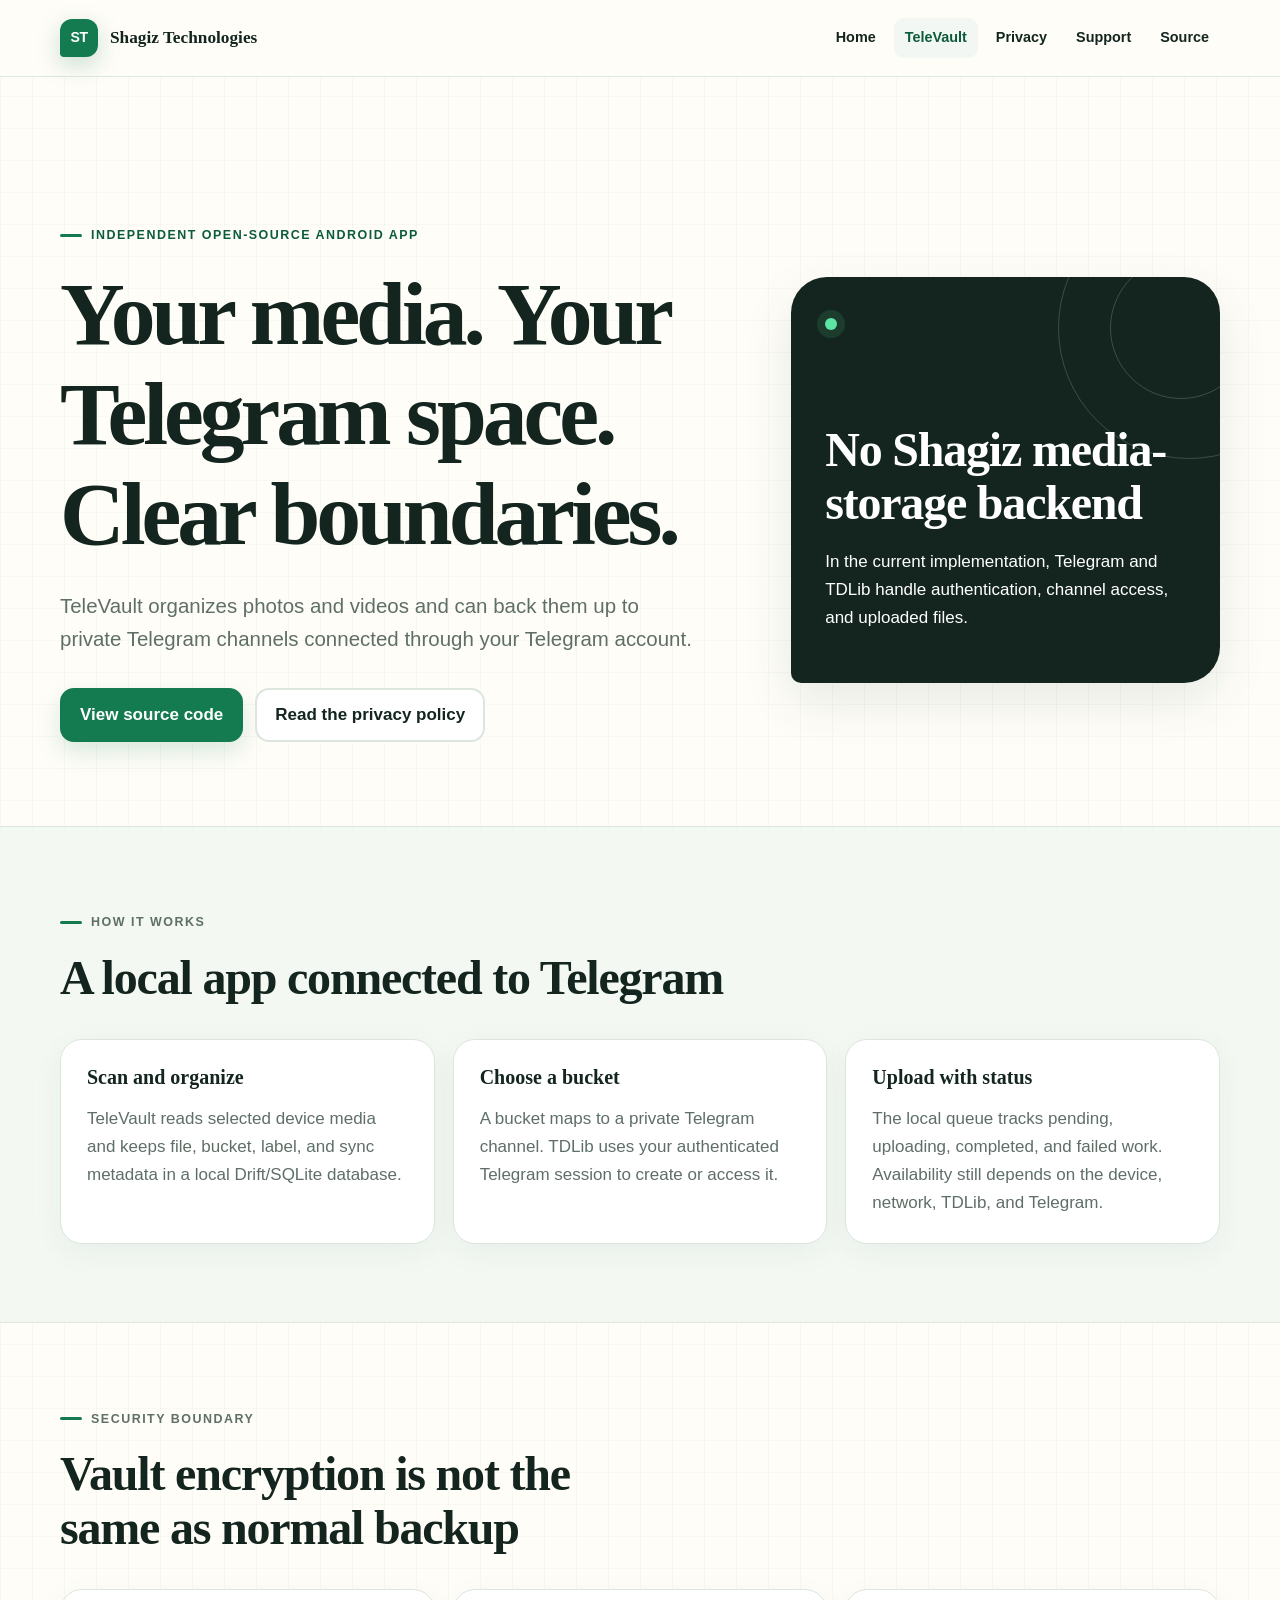
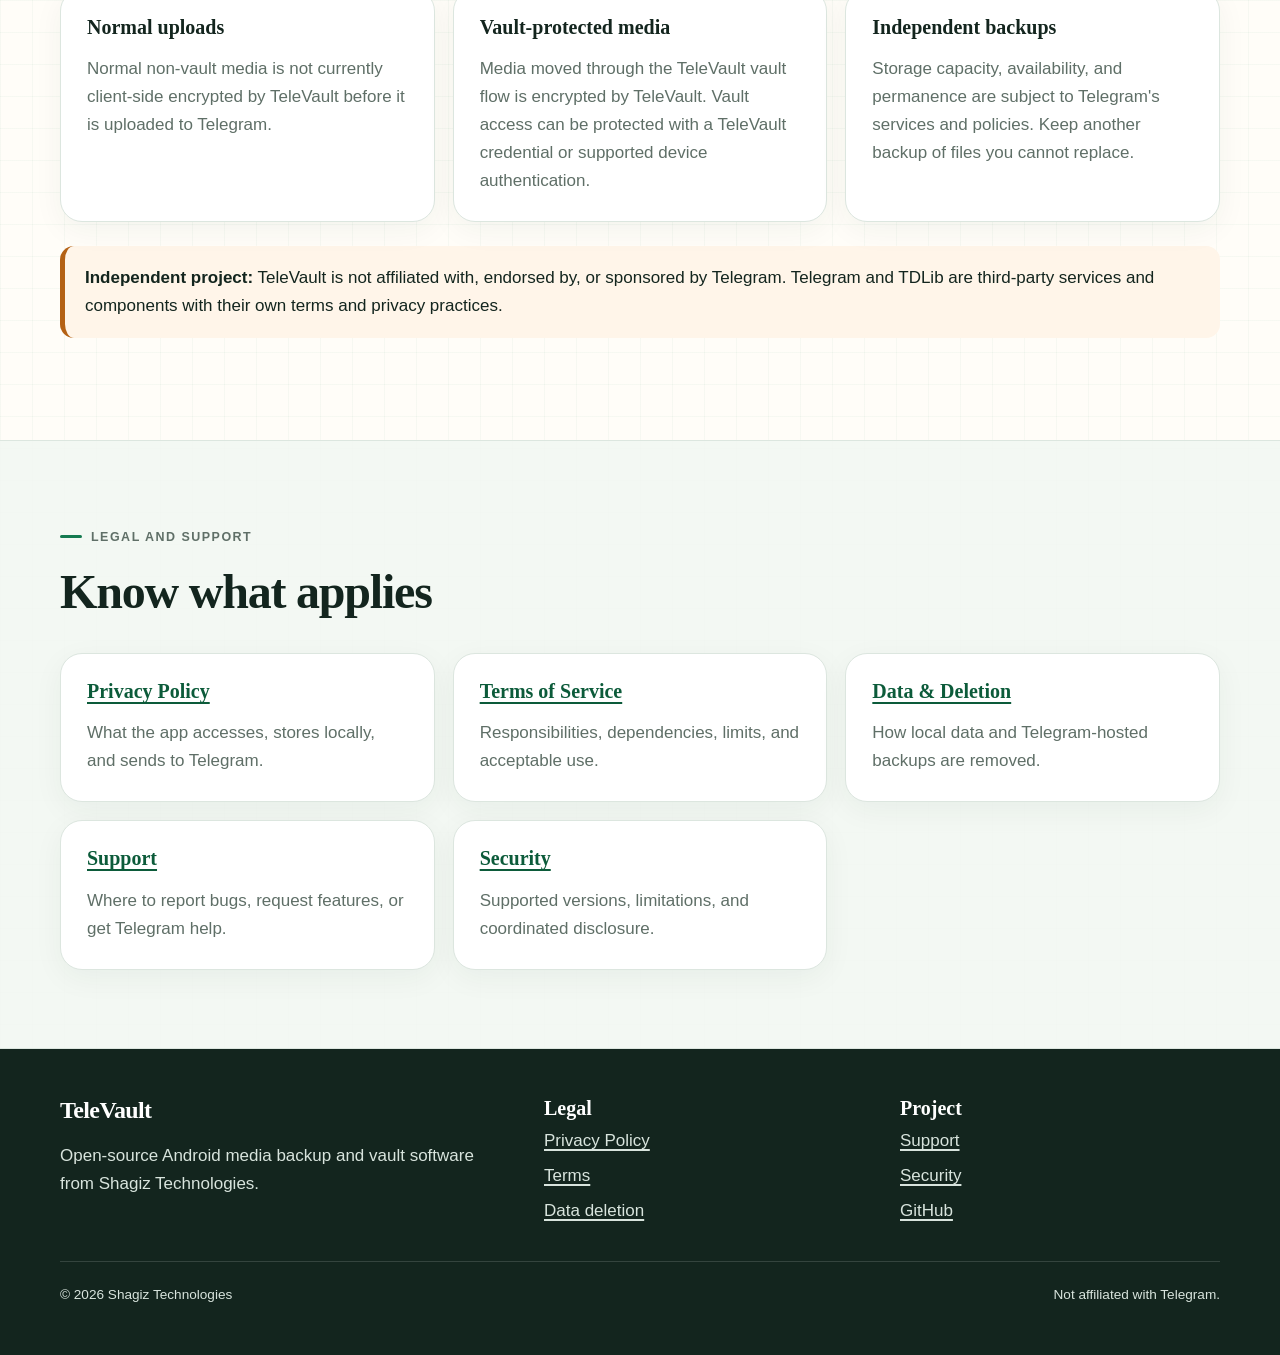
==== tele-vault/index.html @ 8af13877 "Create Shagiz Technologies website and TeleVault legal center" ====
<!doctype html>
<html lang="en">
<head>
  <meta charset="utf-8">
  <meta name="viewport" content="width=device-width, initial-scale=1">
  <meta name="description" content="TeleVault is an independent open-source Android media backup and vault application that uses private Telegram channels as storage buckets.">
  <link rel="canonical" href="https://shagiz-technologies.github.io/tele-vault/">
  <link rel="stylesheet" href="/assets/css/site.css">
  <title>TeleVault | Android media backup and vault</title>
</head>
<body>
  <a class="skip-link" href="#main">Skip to content</a>
  <header class="site-header">
    <div class="nav-shell">
      <a class="brand" href="/" aria-label="Shagiz Technologies home">
        <span class="brand-mark" aria-hidden="true">ST</span>
        <span>Shagiz Technologies</span>
      </a>
      <button class="nav-toggle" type="button" aria-expanded="false" aria-controls="site-navigation" data-nav-toggle>Menu</button>
      <nav class="site-nav" id="site-navigation" aria-label="Primary" data-navigation data-open="false">
        <a href="/">Home</a>
        <a href="/tele-vault/" aria-current="page">TeleVault</a>
        <a href="/tele-vault/privacy-policy.html">Privacy</a>
        <a href="/tele-vault/support.html">Support</a>
        <a href="https://github.com/Shagiz-Technologies/televault">Source</a>
      </nav>
    </div>
  </header>

  <main id="main">
    <section class="hero">
      <div class="shell hero-grid">
        <div>
          <p class="eyebrow">Independent open-source Android app</p>
          <h1>Your media. Your Telegram space. Clear boundaries.</h1>
          <p class="lede">TeleVault organizes photos and videos and can back them up to private Telegram channels connected through your Telegram account.</p>
          <div class="actions">
            <a class="button" href="https://github.com/Shagiz-Technologies/televault">View source code</a>
            <a class="button secondary" href="/tele-vault/privacy-policy.html">Read the privacy policy</a>
          </div>
        </div>
        <aside class="signal-card" aria-label="TeleVault storage model">
          <span class="signal-dot" aria-hidden="true"></span>
          <h2>No Shagiz media-storage backend</h2>
          <p>In the current implementation, Telegram and TDLib handle authentication, channel access, and uploaded files.</p>
        </aside>
      </div>
    </section>

    <section class="section tint">
      <div class="shell">
        <div class="section-heading">
          <p class="eyebrow">How it works</p>
          <h2>A local app connected to Telegram</h2>
        </div>
        <div class="card-grid">
          <article class="card">
            <h3>Scan and organize</h3>
            <p>TeleVault reads selected device media and keeps file, bucket, label, and sync metadata in a local Drift/SQLite database.</p>
          </article>
          <article class="card">
            <h3>Choose a bucket</h3>
            <p>A bucket maps to a private Telegram channel. TDLib uses your authenticated Telegram session to create or access it.</p>
          </article>
          <article class="card">
            <h3>Upload with status</h3>
            <p>The local queue tracks pending, uploading, completed, and failed work. Availability still depends on the device, network, TDLib, and Telegram.</p>
          </article>
        </div>
      </div>
    </section>

    <section class="section">
      <div class="shell">
        <div class="section-heading">
          <p class="eyebrow">Security boundary</p>
          <h2>Vault encryption is not the same as normal backup</h2>
        </div>
        <div class="card-grid">
          <article class="card">
            <h3>Normal uploads</h3>
            <p>Normal non-vault media is not currently client-side encrypted by TeleVault before it is uploaded to Telegram.</p>
          </article>
          <article class="card">
            <h3>Vault-protected media</h3>
            <p>Media moved through the TeleVault vault flow is encrypted by TeleVault. Vault access can be protected with a TeleVault credential or supported device authentication.</p>
          </article>
          <article class="card">
            <h3>Independent backups</h3>
            <p>Storage capacity, availability, and permanence are subject to Telegram's services and policies. Keep another backup of files you cannot replace.</p>
          </article>
        </div>
        <div class="warning">
          <strong>Independent project:</strong> TeleVault is not affiliated with, endorsed by, or sponsored by Telegram. Telegram and TDLib are third-party services and components with their own terms and privacy practices.
        </div>
      </div>
    </section>

    <section class="section tint">
      <div class="shell">
        <div class="section-heading">
          <p class="eyebrow">Legal and support</p>
          <h2>Know what applies</h2>
        </div>
        <div class="card-grid">
          <article class="card"><h3><a href="/tele-vault/privacy-policy.html">Privacy Policy</a></h3><p>What the app accesses, stores locally, and sends to Telegram.</p></article>
          <article class="card"><h3><a href="/tele-vault/terms-of-service.html">Terms of Service</a></h3><p>Responsibilities, dependencies, limits, and acceptable use.</p></article>
          <article class="card"><h3><a href="/tele-vault/data-deletion.html">Data &amp; Deletion</a></h3><p>How local data and Telegram-hosted backups are removed.</p></article>
          <article class="card"><h3><a href="/tele-vault/support.html">Support</a></h3><p>Where to report bugs, request features, or get Telegram help.</p></article>
          <article class="card"><h3><a href="/tele-vault/security.html">Security</a></h3><p>Supported versions, limitations, and coordinated disclosure.</p></article>
        </div>
      </div>
    </section>
  </main>

  <footer class="site-footer">
    <div class="shell">
      <div class="footer-grid">
        <div><h2>TeleVault</h2><p>Open-source Android media backup and vault software from Shagiz Technologies.</p></div>
        <div><h3>Legal</h3><ul class="footer-links"><li><a href="/tele-vault/privacy-policy.html">Privacy Policy</a></li><li><a href="/tele-vault/terms-of-service.html">Terms</a></li><li><a href="/tele-vault/data-deletion.html">Data deletion</a></li></ul></div>
        <div><h3>Project</h3><ul class="footer-links"><li><a href="/tele-vault/support.html">Support</a></li><li><a href="/tele-vault/security.html">Security</a></li><li><a href="https://github.com/Shagiz-Technologies/televault">GitHub</a></li></ul></div>
      </div>
      <div class="footer-bottom"><span>&copy; <span data-current-year>2026</span> Shagiz Technologies</span><span>Not affiliated with Telegram.</span></div>
    </div>
  </footer>
  <script src="/assets/js/site.js" defer></script>
</body>
</html>
---- assets/css/site.css ----
:root {
  --ink: #13251e;
  --muted: #5f6f67;
  --line: #dce6df;
  --paper: #fffdf8;
  --surface: #ffffff;
  --surface-alt: #f2f7f3;
  --green: #147a50;
  --green-dark: #0c5b3a;
  --blue: #1676b8;
  --amber: #b46114;
  --danger: #a33131;
  --shadow: 0 18px 50px rgba(24, 66, 47, 0.1);
  --radius: 22px;
  --content: 1160px;
}

* {
  box-sizing: border-box;
}

html {
  scroll-behavior: smooth;
}

body {
  margin: 0;
  min-width: 280px;
  color: var(--ink);
  background:
    linear-gradient(rgba(20, 122, 80, 0.035) 1px, transparent 1px),
    linear-gradient(90deg, rgba(20, 122, 80, 0.035) 1px, transparent 1px),
    var(--paper);
  background-size: 32px 32px;
  font-family: "Trebuchet MS", "Segoe UI", sans-serif;
  font-size: 17px;
  line-height: 1.65;
}

a {
  color: var(--green-dark);
  text-decoration-thickness: 0.09em;
  text-underline-offset: 0.18em;
}

a:hover {
  color: var(--blue);
}

a:focus-visible,
button:focus-visible {
  outline: 3px solid var(--blue);
  outline-offset: 4px;
  border-radius: 4px;
}

img,
svg {
  max-width: 100%;
}

.skip-link {
  position: fixed;
  z-index: 100;
  top: 10px;
  left: 10px;
  padding: 10px 14px;
  color: #fff;
  background: var(--ink);
  border-radius: 8px;
  transform: translateY(-160%);
}

.skip-link:focus {
  transform: translateY(0);
}

.site-header {
  position: sticky;
  z-index: 20;
  top: 0;
  border-bottom: 1px solid rgba(220, 230, 223, 0.9);
  background: rgba(255, 253, 248, 0.94);
  backdrop-filter: blur(14px);
}

.nav-shell {
  width: min(calc(100% - 32px), var(--content));
  min-height: 76px;
  margin: 0 auto;
  display: flex;
  align-items: center;
  justify-content: space-between;
  gap: 24px;
}

.brand {
  display: inline-flex;
  align-items: center;
  gap: 12px;
  color: var(--ink);
  font-family: Georgia, "Times New Roman", serif;
  font-size: 1.08rem;
  font-weight: 700;
  text-decoration: none;
}

.brand-mark {
  width: 38px;
  height: 38px;
  display: grid;
  place-items: center;
  color: #fff;
  background: var(--green);
  border-radius: 12px 12px 12px 4px;
  box-shadow: 0 8px 24px rgba(20, 122, 80, 0.24);
  font-family: "Trebuchet MS", sans-serif;
  font-size: 0.88rem;
  letter-spacing: -0.04em;
}

.nav-toggle {
  display: none;
  min-width: 44px;
  min-height: 44px;
  color: var(--ink);
  background: var(--surface);
  border: 1px solid var(--line);
  border-radius: 12px;
  font: inherit;
  cursor: pointer;
}

.site-nav {
  display: flex;
  align-items: center;
  gap: 7px;
}

.site-nav a {
  padding: 8px 11px;
  color: var(--ink);
  border-radius: 10px;
  font-size: 0.9rem;
  font-weight: 700;
  text-decoration: none;
}

.site-nav a:hover,
.site-nav a[aria-current="page"] {
  color: var(--green-dark);
  background: var(--surface-alt);
}

main {
  min-height: 65vh;
}

.shell {
  width: min(calc(100% - 32px), var(--content));
  margin-inline: auto;
}

.hero {
  padding: clamp(72px, 11vw, 144px) 0 84px;
}

.hero-grid {
  display: grid;
  grid-template-columns: minmax(0, 1.2fr) minmax(280px, 0.8fr);
  gap: clamp(32px, 7vw, 88px);
  align-items: center;
}

.eyebrow {
  display: inline-flex;
  align-items: center;
  gap: 9px;
  margin: 0 0 18px;
  color: var(--green-dark);
  font-size: 0.78rem;
  font-weight: 800;
  letter-spacing: 0.12em;
  text-transform: uppercase;
}

.eyebrow::before {
  width: 22px;
  height: 3px;
  content: "";
  background: var(--green);
  border-radius: 99px;
}

h1,
h2,
h3 {
  color: var(--ink);
  font-family: Georgia, "Times New Roman", serif;
  line-height: 1.12;
  text-wrap: balance;
}

h1 {
  max-width: 900px;
  margin: 0;
  font-size: clamp(2.45rem, 7vw, 5.6rem);
  letter-spacing: -0.045em;
}

h2 {
  margin: 0 0 18px;
  font-size: clamp(1.8rem, 4vw, 3rem);
  letter-spacing: -0.025em;
}

h3 {
  margin: 0 0 8px;
  font-size: 1.25rem;
}

.lede {
  max-width: 740px;
  margin: 24px 0 0;
  color: var(--muted);
  font-size: clamp(1.05rem, 2vw, 1.28rem);
}

.actions {
  display: flex;
  flex-wrap: wrap;
  gap: 12px;
  margin-top: 32px;
}

.button {
  min-height: 48px;
  padding: 11px 18px;
  display: inline-flex;
  align-items: center;
  justify-content: center;
  gap: 8px;
  color: #fff;
  background: var(--green);
  border: 2px solid var(--green);
  border-radius: 14px;
  font-weight: 800;
  text-decoration: none;
  box-shadow: 0 10px 24px rgba(20, 122, 80, 0.16);
}

.button:hover {
  color: #fff;
  background: var(--green-dark);
  border-color: var(--green-dark);
}

.button.secondary {
  color: var(--ink);
  background: var(--surface);
  border-color: var(--line);
  box-shadow: none;
}

.button.secondary:hover {
  color: var(--green-dark);
  border-color: var(--green);
}

.signal-card {
  position: relative;
  min-height: 340px;
  padding: 34px;
  overflow: hidden;
  color: #fff;
  background: var(--ink);
  border-radius: 36px 36px 36px 10px;
  box-shadow: var(--shadow);
}

.signal-card::before,
.signal-card::after {
  position: absolute;
  content: "";
  border: 1px solid rgba(255, 255, 255, 0.18);
  border-radius: 50%;
}

.signal-card::before {
  width: 260px;
  height: 260px;
  right: -100px;
  top: -80px;
}

.signal-card::after {
  width: 140px;
  height: 140px;
  right: -32px;
  top: -20px;
}

.signal-card h2,
.signal-card p {
  position: relative;
  z-index: 1;
  color: inherit;
}

.signal-card h2 {
  margin-top: 84px;
}

.signal-dot {
  width: 12px;
  height: 12px;
  display: inline-block;
  background: #5ce6a4;
  border-radius: 50%;
  box-shadow: 0 0 0 8px rgba(92, 230, 164, 0.12);
}

.section {
  padding: 78px 0;
}

.section.tint {
  background: rgba(242, 247, 243, 0.88);
  border-block: 1px solid var(--line);
}

.section-heading {
  max-width: 760px;
  margin-bottom: 34px;
}

.section-heading p {
  color: var(--muted);
}

.card-grid {
  display: grid;
  grid-template-columns: repeat(3, minmax(0, 1fr));
  gap: 18px;
}

.card {
  padding: 26px;
  background: var(--surface);
  border: 1px solid var(--line);
  border-radius: var(--radius);
  box-shadow: 0 8px 30px rgba(24, 66, 47, 0.05);
}

.card p {
  margin-bottom: 0;
  color: var(--muted);
}

.product-card {
  display: grid;
  grid-template-columns: 96px minmax(0, 1fr);
  gap: 24px;
  align-items: start;
}

.product-icon {
  width: 96px;
  height: 96px;
  display: grid;
  place-items: center;
  color: #fff;
  background: linear-gradient(145deg, var(--blue), var(--green));
  border-radius: 28px 28px 28px 8px;
  font-family: Georgia, serif;
  font-size: 2rem;
  font-weight: 700;
}

.tag-list {
  display: flex;
  flex-wrap: wrap;
  gap: 8px;
  margin: 18px 0 0;
  padding: 0;
  list-style: none;
}

.tag-list li {
  padding: 5px 10px;
  color: var(--green-dark);
  background: var(--surface-alt);
  border: 1px solid #cfe2d6;
  border-radius: 999px;
  font-size: 0.82rem;
  font-weight: 700;
}

.legal-hero {
  padding: 70px 0 42px;
  border-bottom: 1px solid var(--line);
}

.legal-hero h1 {
  max-width: 850px;
  font-size: clamp(2.25rem, 6vw, 4.5rem);
}

.legal-layout {
  display: grid;
  grid-template-columns: 230px minmax(0, 760px);
  gap: 52px;
  align-items: start;
  padding: 48px 0 88px;
}

.legal-nav {
  position: sticky;
  top: 100px;
  padding: 18px;
  background: var(--surface);
  border: 1px solid var(--line);
  border-radius: 16px;
}

.legal-nav strong {
  display: block;
  margin-bottom: 8px;
  font-size: 0.82rem;
  text-transform: uppercase;
  letter-spacing: 0.08em;
}

.legal-nav a {
  padding: 6px 0;
  display: block;
  color: var(--muted);
  font-size: 0.9rem;
}

.prose {
  min-width: 0;
}

.prose h2 {
  margin-top: 52px;
  padding-top: 6px;
  font-size: 1.75rem;
}

.prose h2:first-child {
  margin-top: 0;
}

.prose h3 {
  margin-top: 30px;
}

.prose p,
.prose li {
  color: #34473e;
}

.prose li + li {
  margin-top: 8px;
}

.notice,
.warning,
.blocker {
  margin: 24px 0;
  padding: 18px 20px;
  border-radius: 14px;
}

.notice {
  background: #eef7fd;
  border-left: 5px solid var(--blue);
}

.warning {
  background: #fff5e9;
  border-left: 5px solid var(--amber);
}

.blocker {
  color: #6d1f1f;
  background: #fff0f0;
  border: 2px solid #e7b4b4;
}

.blocker code {
  font-weight: 800;
  overflow-wrap: anywhere;
}

.fact-list {
  padding: 0;
  list-style: none;
}

.fact-list li {
  position: relative;
  padding: 12px 0 12px 30px;
  border-bottom: 1px solid var(--line);
}

.fact-list li::before {
  position: absolute;
  left: 2px;
  top: 17px;
  width: 12px;
  height: 12px;
  content: "";
  background: var(--green);
  border-radius: 50% 50% 50% 2px;
}

.site-footer {
  padding: 48px 0;
  color: #d8e4dd;
  background: var(--ink);
}

.footer-grid {
  display: grid;
  grid-template-columns: 1.4fr repeat(2, 1fr);
  gap: 36px;
}

.site-footer h2,
.site-footer h3 {
  color: #fff;
}

.site-footer h2 {
  font-size: 1.5rem;
}

.site-footer a {
  color: #d8e4dd;
}

.footer-links {
  margin: 0;
  padding: 0;
  list-style: none;
}

.footer-links li + li {
  margin-top: 7px;
}

.footer-bottom {
  margin-top: 36px;
  padding-top: 22px;
  display: flex;
  justify-content: space-between;
  gap: 20px;
  border-top: 1px solid rgba(255, 255, 255, 0.14);
  font-size: 0.85rem;
}

.muted {
  color: var(--muted);
}

.visually-hidden {
  position: absolute;
  width: 1px;
  height: 1px;
  padding: 0;
  overflow: hidden;
  clip: rect(0, 0, 0, 0);
  white-space: nowrap;
  border: 0;
}

@media (max-width: 900px) {
  .hero-grid,
  .legal-layout {
    grid-template-columns: 1fr;
  }

  .legal-nav {
    position: static;
    display: grid;
    grid-template-columns: repeat(2, minmax(0, 1fr));
    gap: 4px 18px;
  }

  .legal-nav strong {
    grid-column: 1 / -1;
  }

  .card-grid {
    grid-template-columns: 1fr 1fr;
  }

  .footer-grid {
    grid-template-columns: 1fr 1fr;
  }

  .footer-grid > :first-child {
    grid-column: 1 / -1;
  }
}

@media (max-width: 720px) {
  body {
    font-size: 16px;
  }

  .nav-toggle {
    display: inline-grid;
    place-items: center;
  }

  .site-nav {
    position: absolute;
    top: calc(100% + 1px);
    right: 16px;
    left: 16px;
    padding: 12px;
    display: none;
    align-items: stretch;
    background: var(--surface);
    border: 1px solid var(--line);
    border-radius: 16px;
    box-shadow: var(--shadow);
  }

  .site-nav[data-open="true"] {
    display: grid;
  }

  .site-nav a {
    padding: 11px 12px;
  }

  .hero {
    padding-top: 58px;
  }

  .signal-card {
    min-height: 280px;
  }

  .card-grid,
  .footer-grid,
  .product-card {
    grid-template-columns: 1fr;
  }

  .product-icon {
    width: 74px;
    height: 74px;
    border-radius: 21px 21px 21px 7px;
  }

  .legal-nav {
    grid-template-columns: 1fr;
  }

  .footer-grid > :first-child {
    grid-column: auto;
  }

  .footer-bottom {
    flex-direction: column;
  }
}

@media (prefers-reduced-motion: reduce) {
  html {
    scroll-behavior: auto;
  }

  *,
  *::before,
  *::after {
    scroll-behavior: auto !important;
    transition-duration: 0.01ms !important;
    animation-duration: 0.01ms !important;
    animation-iteration-count: 1 !important;
  }
}

@media print {
  .site-header,
  .site-footer,
  .legal-nav,
  .actions {
    display: none;
  }

  body {
    color: #000;
    background: #fff;
    font-size: 12pt;
  }

  .legal-layout {
    display: block;
  }
}
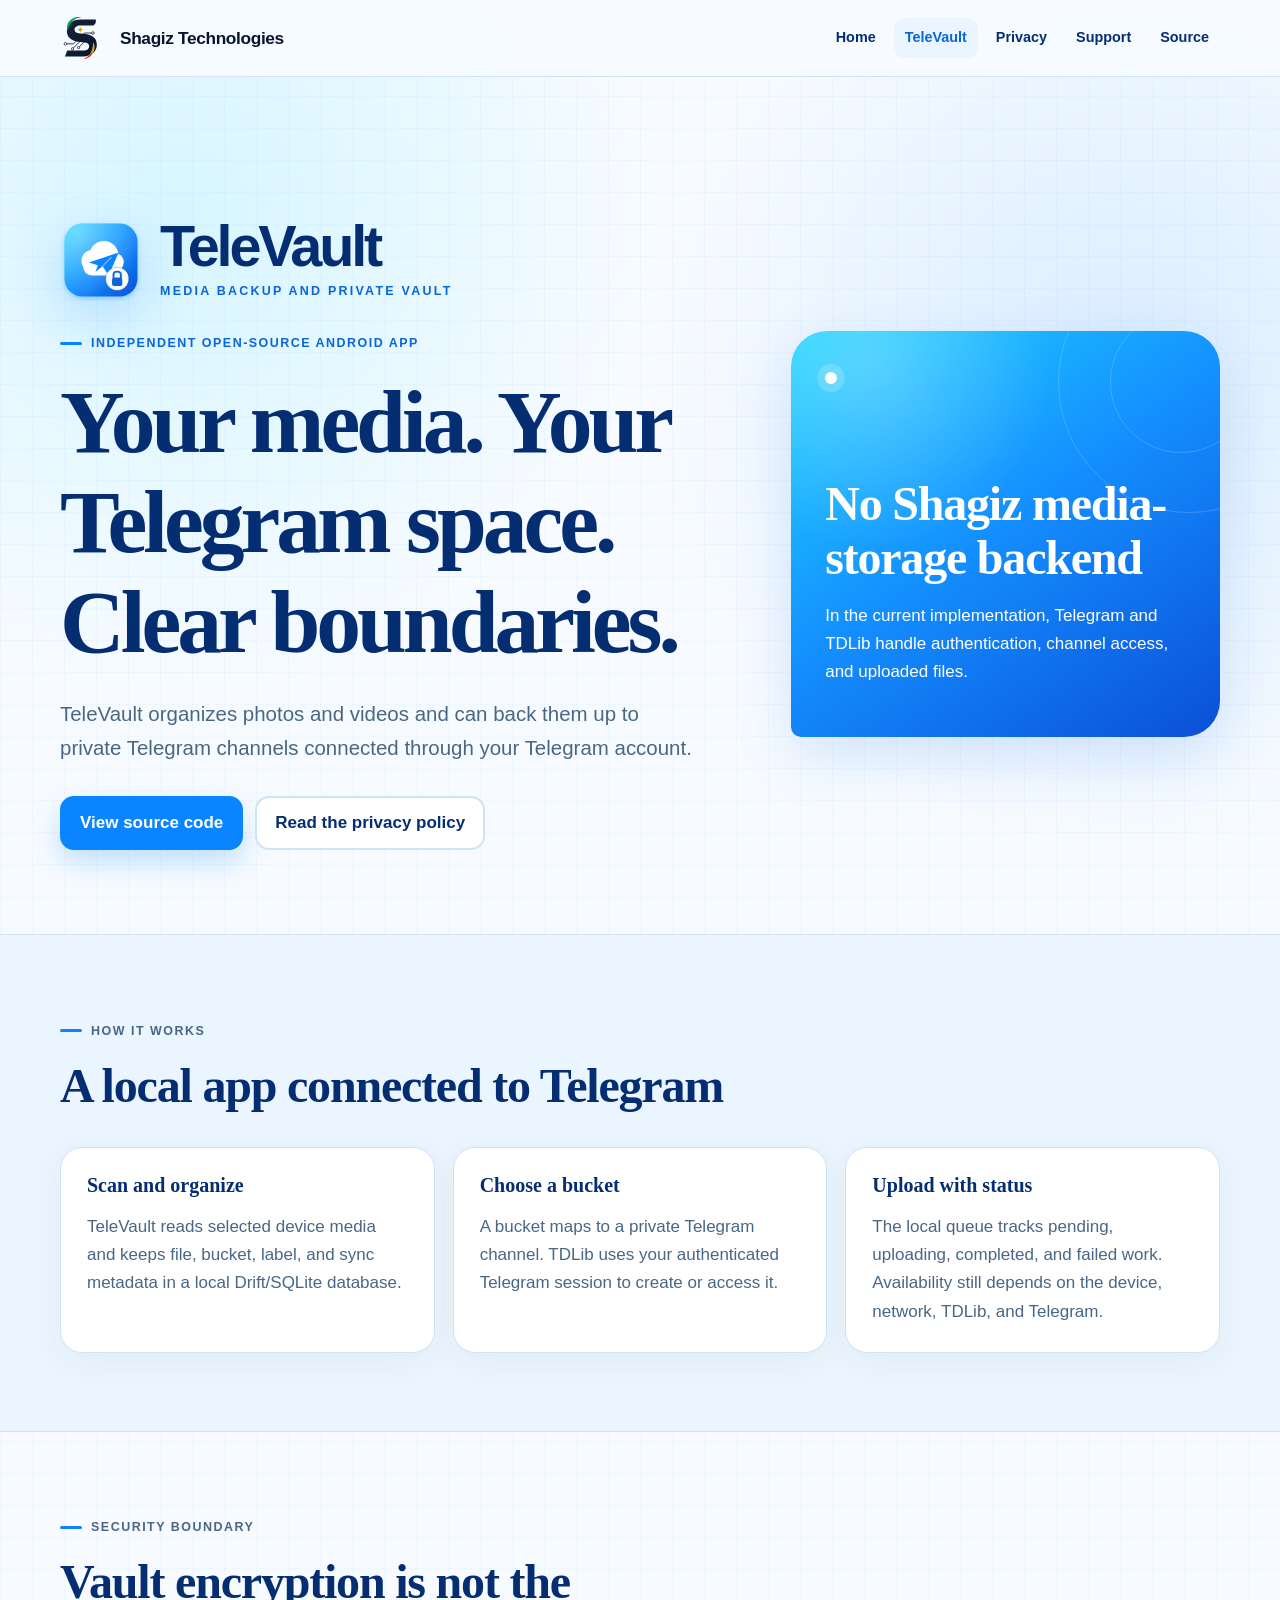
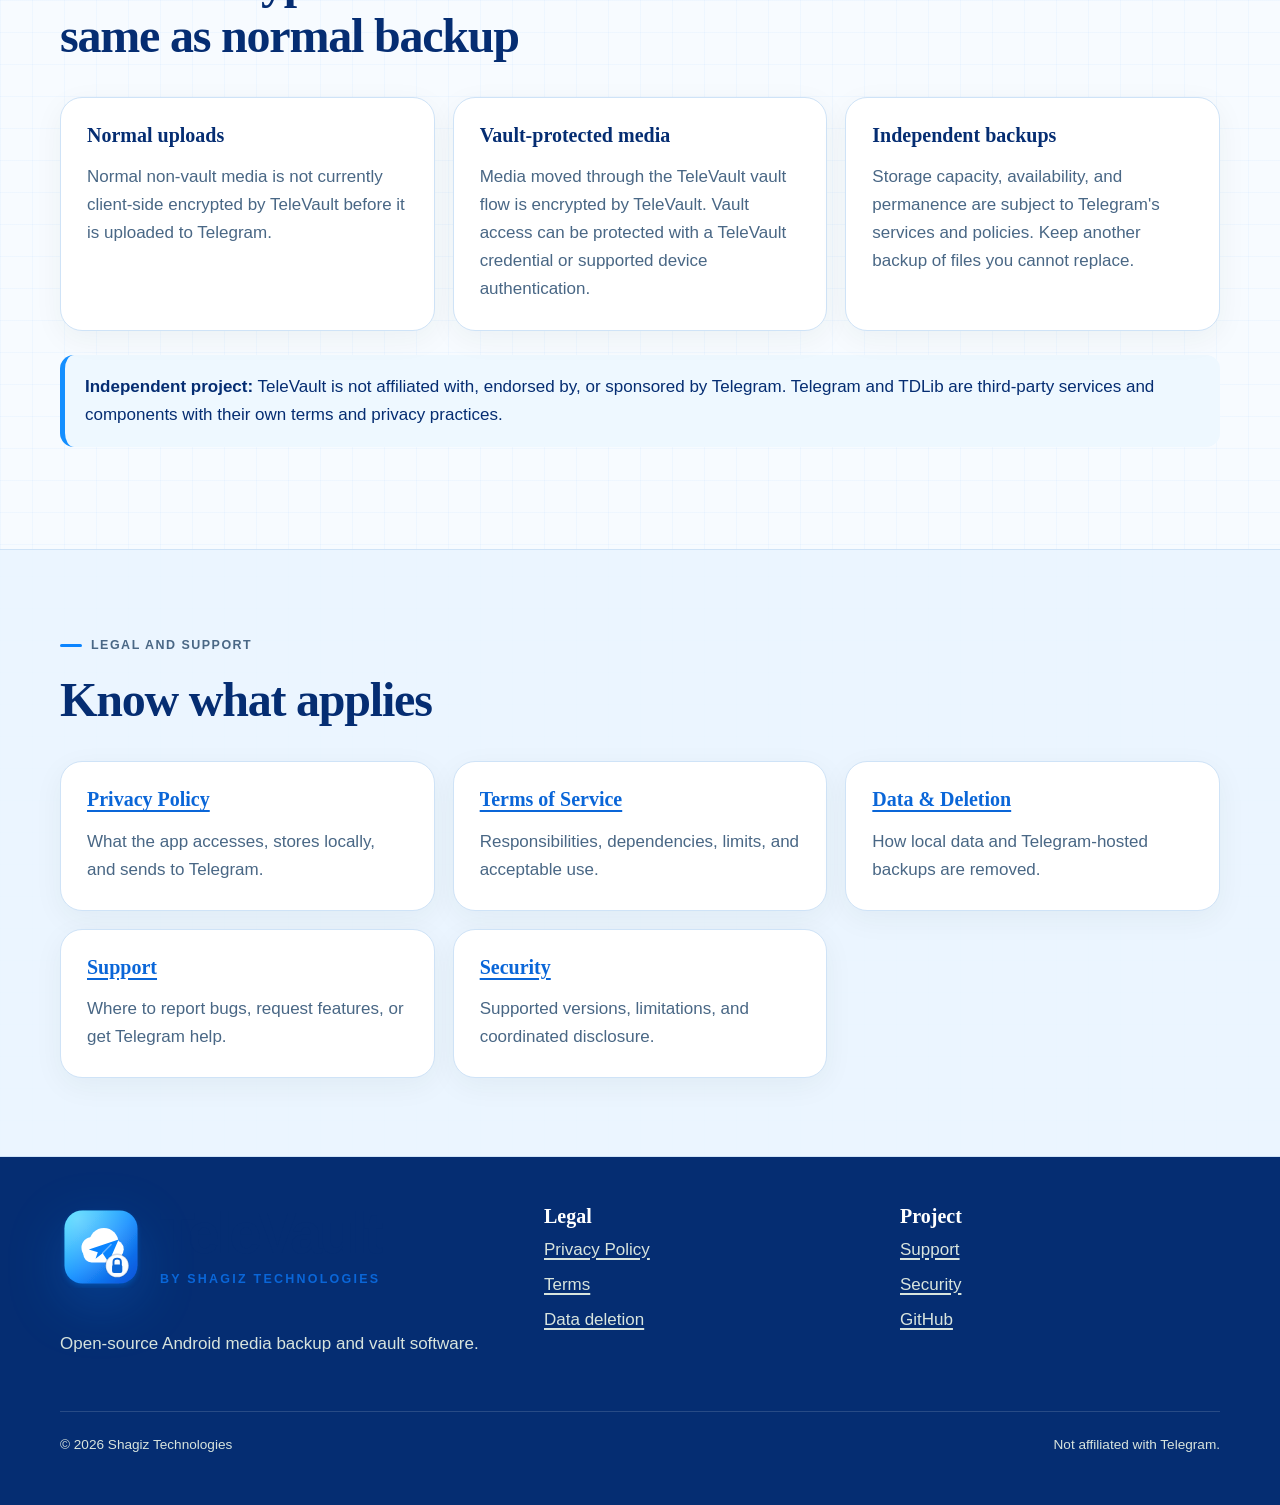
==== commit d792b3d5: "Apply TeleVault logo and brand palette" ====
--- a/tele-vault/index.html
+++ b/tele-vault/index.html
@@ -6,9 +6,12 @@
   <meta name="description" content="TeleVault is an independent open-source Android media backup and vault application that uses private Telegram channels as storage buckets.">
   <link rel="canonical" href="https://shagiz-technologies.github.io/tele-vault/">
   <link rel="stylesheet" href="/assets/css/site.css">
+  <link rel="stylesheet" href="/assets/css/brand-overrides.css">
+  <link rel="icon" type="image/svg+xml" href="/assets/brand/televault-mark.svg">
+  <meta name="theme-color" content="#0A84FF">
   <title>TeleVault | Android media backup and vault</title>
 </head>
-<body>
+<body class="televault-theme">
   <a class="skip-link" href="#main">Skip to content</a>
   <header class="site-header">
     <div class="nav-shell">
@@ -31,6 +34,13 @@
     <section class="hero">
       <div class="shell hero-grid">
         <div>
+          <div class="televault-brand-lockup" aria-label="TeleVault">
+            <img src="/assets/brand/televault-mark.svg" alt="">
+            <div>
+              <strong>TeleVault</strong>
+              <span>Media backup and private vault</span>
+            </div>
+          </div>
           <p class="eyebrow">Independent open-source Android app</p>
           <h1>Your media. Your Telegram space. Clear boundaries.</h1>
           <p class="lede">TeleVault organizes photos and videos and can back them up to private Telegram channels connected through your Telegram account.</p>
@@ -116,7 +126,16 @@
   <footer class="site-footer">
     <div class="shell">
       <div class="footer-grid">
-        <div><h2>TeleVault</h2><p>Open-source Android media backup and vault software from Shagiz Technologies.</p></div>
+        <div>
+          <div class="televault-brand-lockup">
+            <img src="/assets/brand/televault-mark.svg" alt="">
+            <div>
+              <strong class="footer-product-name">TeleVault</strong>
+              <span class="footer-product-byline">By Shagiz Technologies</span>
+            </div>
+          </div>
+          <p>Open-source Android media backup and vault software.</p>
+        </div>
         <div><h3>Legal</h3><ul class="footer-links"><li><a href="/tele-vault/privacy-policy.html">Privacy Policy</a></li><li><a href="/tele-vault/terms-of-service.html">Terms</a></li><li><a href="/tele-vault/data-deletion.html">Data deletion</a></li></ul></div>
         <div><h3>Project</h3><ul class="footer-links"><li><a href="/tele-vault/support.html">Support</a></li><li><a href="/tele-vault/security.html">Security</a></li><li><a href="https://github.com/Shagiz-Technologies/televault">GitHub</a></li></ul></div>
       </div>
@@ -126,4 +145,3 @@
   <script src="/assets/js/site.js" defer></script>
 </body>
 </html>
-
--- a/assets/css/site.css
+++ b/assets/css/site.css
@@ -704,4 +704,3 @@
     display: block;
   }
 }
-
--- a/assets/css/brand-overrides.css
+++ b/assets/css/brand-overrides.css
@@ -0,0 +1,237 @@
+/* Brand layer generated from the approved Shagiz logo and TeleVault's in-repo logo painter. */
+
+:root {
+  --ink: #07152f;
+  --muted: #526176;
+  --line: #d9e1ea;
+  --paper: #fbfcfe;
+  --surface: #ffffff;
+  --surface-alt: #f2f6fa;
+  --green: #009e5a;
+  --green-dark: #007a45;
+  --blue: #163e78;
+  --amber: #d99a00;
+  --danger: #bb2635;
+  --shadow: 0 20px 54px rgba(7, 21, 47, 0.12);
+}
+
+body {
+  background:
+    radial-gradient(circle at 12% 8%, rgba(0, 158, 90, 0.07), transparent 28rem),
+    radial-gradient(circle at 92% 18%, rgba(217, 154, 0, 0.07), transparent 24rem),
+    linear-gradient(rgba(7, 21, 47, 0.028) 1px, transparent 1px),
+    linear-gradient(90deg, rgba(7, 21, 47, 0.028) 1px, transparent 1px),
+    var(--paper);
+  background-size: auto, auto, 32px 32px, 32px 32px, auto;
+}
+
+.site-header {
+  border-bottom-color: rgba(217, 225, 234, 0.92);
+  background: rgba(251, 252, 254, 0.93);
+}
+
+.brand {
+  color: #07152f;
+  font-family: "Segoe UI", Arial, sans-serif;
+  letter-spacing: -0.02em;
+}
+
+.brand-mark {
+  width: 48px;
+  height: 48px;
+  flex: 0 0 48px;
+  color: transparent;
+  background: url("/assets/brand/shagiz-mark.svg") center / contain no-repeat;
+  border-radius: 0;
+  box-shadow: none;
+  overflow: hidden;
+  text-indent: -9999px;
+}
+
+.hero-brand-lockup {
+  width: min(100%, 470px);
+  height: auto;
+  margin: 0 0 28px;
+  display: block;
+}
+
+.footer-brand-lockup {
+  width: min(100%, 300px);
+  height: auto;
+  margin: 0 0 18px;
+  filter: brightness(0) invert(1);
+  opacity: 0.96;
+}
+
+.product-icon.product-icon-image {
+  padding: 0;
+  overflow: visible;
+  background: transparent;
+  border-radius: 0;
+  box-shadow: none;
+}
+
+.product-icon.product-icon-image img {
+  width: 96px;
+  height: 96px;
+  display: block;
+  filter: drop-shadow(0 16px 24px rgba(10, 132, 255, 0.2));
+}
+
+.signal-card {
+  background:
+    radial-gradient(circle at 18% 12%, rgba(0, 158, 90, 0.32), transparent 42%),
+    linear-gradient(145deg, #07152f, #102b56);
+}
+
+.signal-dot {
+  background: #17d679;
+  box-shadow: 0 0 0 8px rgba(23, 214, 121, 0.14);
+}
+
+body.televault-theme {
+  --ink: #052d72;
+  --muted: #496785;
+  --line: #cfe3f7;
+  --paper: #f7fbff;
+  --surface: #ffffff;
+  --surface-alt: #eaf5ff;
+  --green: #0a84ff;
+  --green-dark: #0a66d8;
+  --blue: #20d6ff;
+  --amber: #148fff;
+  --danger: #b52f4d;
+  --shadow: 0 20px 58px rgba(10, 102, 216, 0.15);
+  background:
+    radial-gradient(circle at 14% 7%, rgba(32, 214, 255, 0.15), transparent 30rem),
+    radial-gradient(circle at 88% 12%, rgba(10, 132, 255, 0.12), transparent 30rem),
+    linear-gradient(rgba(10, 132, 255, 0.035) 1px, transparent 1px),
+    linear-gradient(90deg, rgba(10, 132, 255, 0.035) 1px, transparent 1px),
+    var(--paper);
+  background-size: auto, auto, 32px 32px, 32px 32px, auto;
+}
+
+.televault-theme .site-header {
+  border-bottom-color: rgba(207, 227, 247, 0.94);
+  background: rgba(247, 251, 255, 0.94);
+}
+
+.televault-theme .site-nav a:hover,
+.televault-theme .site-nav a[aria-current="page"] {
+  color: #0a66d8;
+  background: #eaf5ff;
+}
+
+.televault-theme .button {
+  background: #0a84ff;
+  border-color: #0a84ff;
+  box-shadow: 0 12px 28px rgba(10, 132, 255, 0.23);
+}
+
+.televault-theme .button:hover {
+  background: #0a66d8;
+  border-color: #0a66d8;
+}
+
+.televault-theme .button.secondary {
+  color: #052d72;
+  background: #fff;
+  border-color: #cfe3f7;
+  box-shadow: none;
+}
+
+.televault-theme .signal-card {
+  background:
+    radial-gradient(circle at 18% 8%, rgba(255, 255, 255, 0.26), transparent 36%),
+    linear-gradient(145deg, #20d6ff 0%, #148fff 48%, #0b4fd7 100%);
+}
+
+.televault-theme .signal-dot {
+  background: #fff;
+  box-shadow: 0 0 0 8px rgba(255, 255, 255, 0.18);
+}
+
+.televault-theme .section.tint {
+  background: rgba(234, 245, 255, 0.88);
+  border-color: #cfe3f7;
+}
+
+.televault-theme .tag-list li {
+  color: #0a66d8;
+  background: #eaf5ff;
+  border-color: #c7e2fb;
+}
+
+.televault-theme .site-footer {
+  background: #052d72;
+}
+
+.televault-brand-lockup {
+  margin: 0 0 24px;
+  display: inline-flex;
+  align-items: center;
+  gap: 18px;
+}
+
+.televault-brand-lockup img {
+  width: 82px;
+  height: 82px;
+  flex: 0 0 82px;
+  filter: drop-shadow(0 18px 28px rgba(10, 132, 255, 0.24));
+}
+
+.televault-brand-lockup strong {
+  display: block;
+  color: #052d72;
+  font-family: "Segoe UI", Arial, sans-serif;
+  font-size: clamp(2rem, 5vw, 3.6rem);
+  line-height: 1;
+  letter-spacing: -0.055em;
+}
+
+.televault-brand-lockup span {
+  display: block;
+  margin-top: 6px;
+  color: #0a66d8;
+  font-size: 0.78rem;
+  font-weight: 800;
+  letter-spacing: 0.18em;
+  text-transform: uppercase;
+}
+
+.televault-theme .notice {
+  background: #eaf5ff;
+  border-left-color: #0a84ff;
+}
+
+.televault-theme .warning {
+  background: #eef8ff;
+  border-left-color: #148fff;
+}
+
+@media (max-width: 640px) {
+  .brand {
+    gap: 8px;
+    font-size: 0.96rem;
+  }
+
+  .brand-mark {
+    width: 42px;
+    height: 42px;
+    flex-basis: 42px;
+  }
+
+  .hero-brand-lockup {
+    width: min(100%, 360px);
+  }
+
+  .televault-brand-lockup img {
+    width: 64px;
+    height: 64px;
+    flex-basis: 64px;
+  }
+
+  .televault-brand-lockup strong {
+    font-size: 2.2rem;
+  }
+}
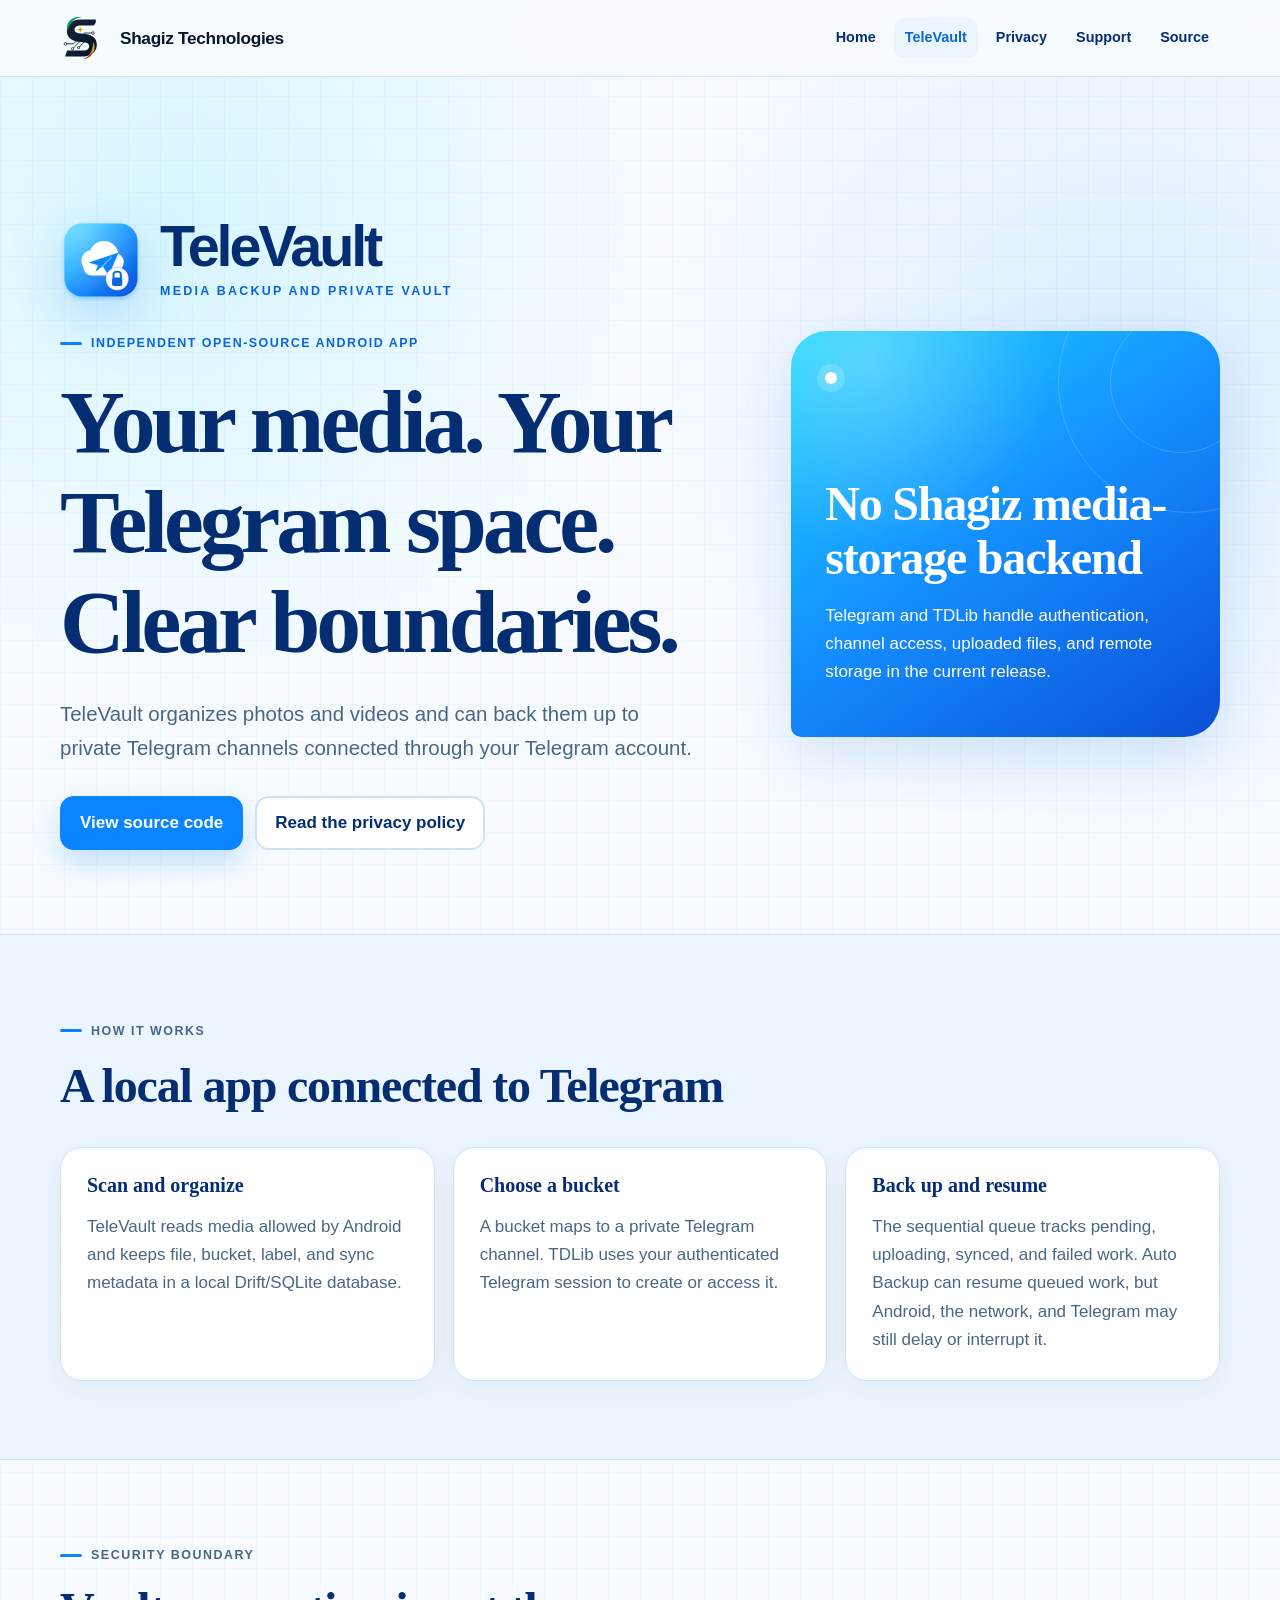
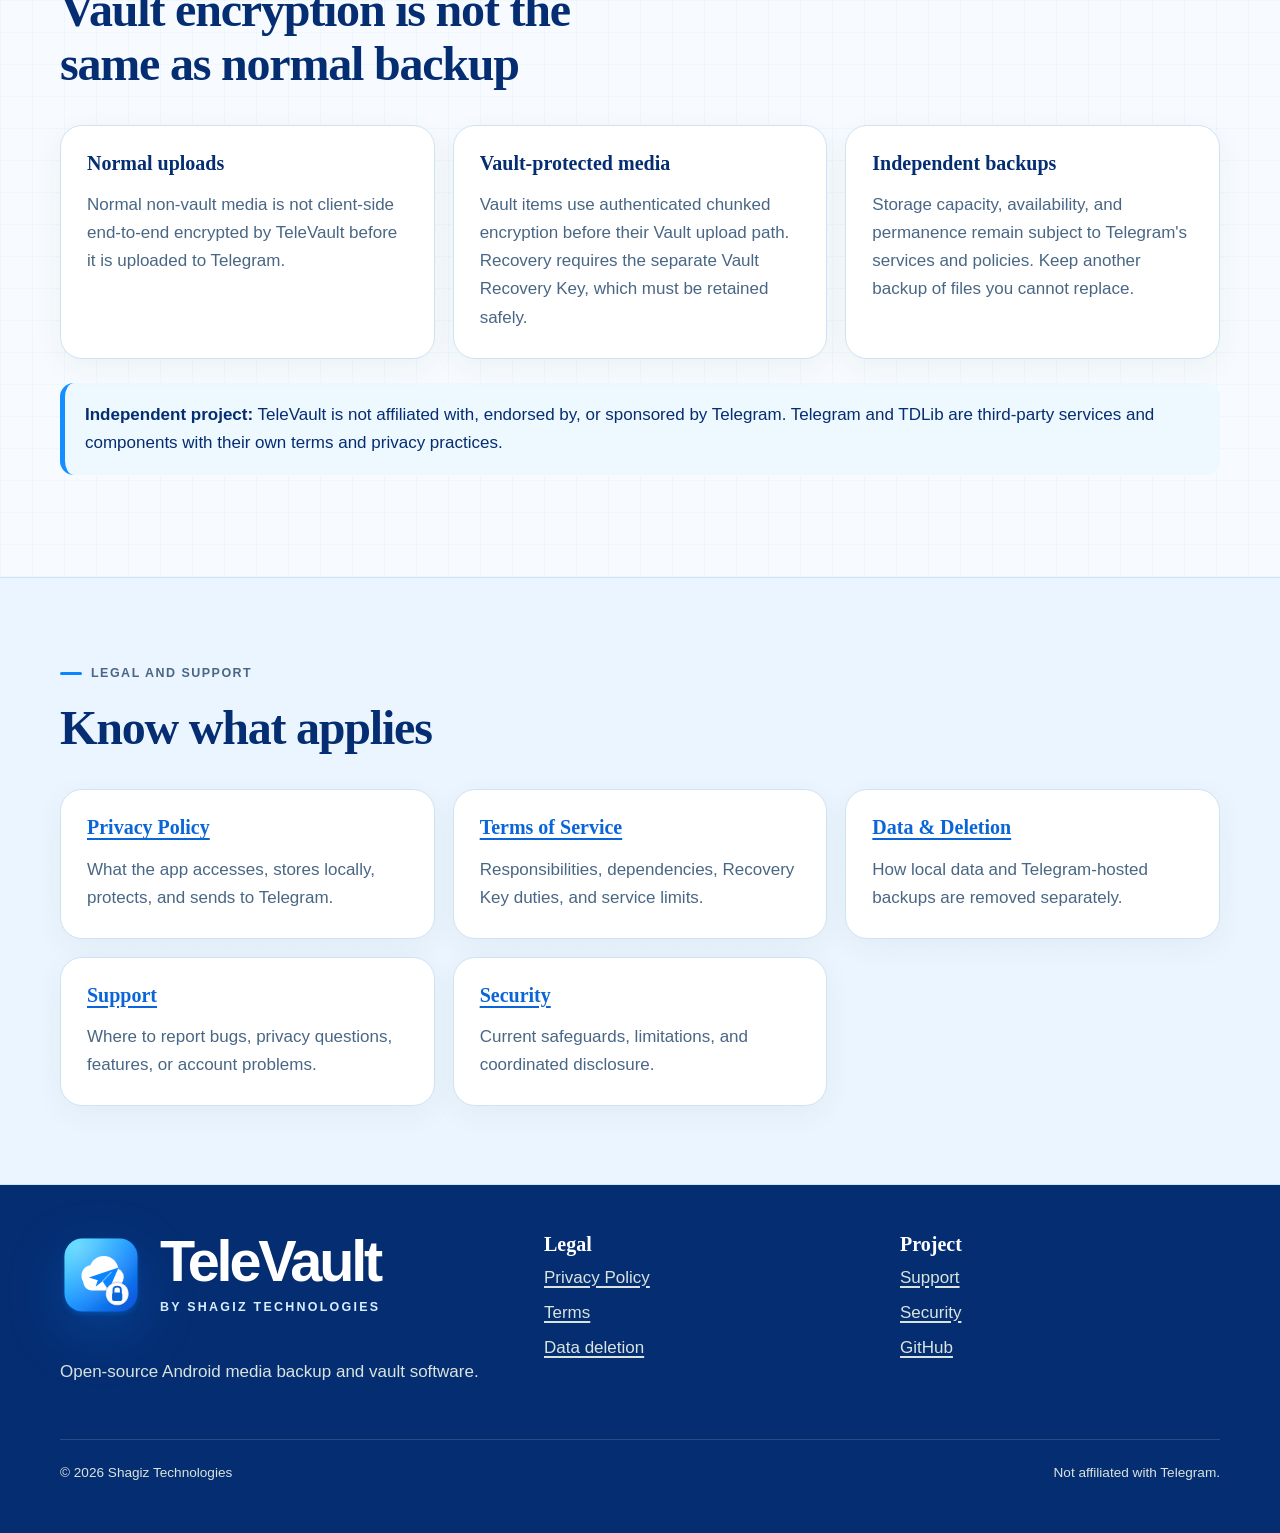
==== commit 1bd53bcf: "Align TeleVault product page with release behavior" ====
--- a/tele-vault/index.html
+++ b/tele-vault/index.html
@@ -15,133 +15,60 @@
   <a class="skip-link" href="#main">Skip to content</a>
   <header class="site-header">
     <div class="nav-shell">
-      <a class="brand" href="/" aria-label="Shagiz Technologies home">
-        <span class="brand-mark" aria-hidden="true">ST</span>
-        <span>Shagiz Technologies</span>
-      </a>
+      <a class="brand" href="/" aria-label="Shagiz Technologies home"><span class="brand-mark" aria-hidden="true">ST</span><span>Shagiz Technologies</span></a>
       <button class="nav-toggle" type="button" aria-expanded="false" aria-controls="site-navigation" data-nav-toggle>Menu</button>
-      <nav class="site-nav" id="site-navigation" aria-label="Primary" data-navigation data-open="false">
-        <a href="/">Home</a>
-        <a href="/tele-vault/" aria-current="page">TeleVault</a>
-        <a href="/tele-vault/privacy-policy.html">Privacy</a>
-        <a href="/tele-vault/support.html">Support</a>
-        <a href="https://github.com/Shagiz-Technologies/televault">Source</a>
-      </nav>
+      <nav class="site-nav" id="site-navigation" aria-label="Primary" data-navigation data-open="false"><a href="/">Home</a><a href="/tele-vault/" aria-current="page">TeleVault</a><a href="/tele-vault/privacy-policy.html">Privacy</a><a href="/tele-vault/support.html">Support</a><a href="https://github.com/Shagiz-Technologies/televault">Source</a></nav>
     </div>
   </header>
 
   <main id="main">
-    <section class="hero">
-      <div class="shell hero-grid">
-        <div>
-          <div class="televault-brand-lockup" aria-label="TeleVault">
-            <img src="/assets/brand/televault-mark.svg" alt="">
-            <div>
-              <strong>TeleVault</strong>
-              <span>Media backup and private vault</span>
-            </div>
-          </div>
-          <p class="eyebrow">Independent open-source Android app</p>
-          <h1>Your media. Your Telegram space. Clear boundaries.</h1>
-          <p class="lede">TeleVault organizes photos and videos and can back them up to private Telegram channels connected through your Telegram account.</p>
-          <div class="actions">
-            <a class="button" href="https://github.com/Shagiz-Technologies/televault">View source code</a>
-            <a class="button secondary" href="/tele-vault/privacy-policy.html">Read the privacy policy</a>
-          </div>
-        </div>
-        <aside class="signal-card" aria-label="TeleVault storage model">
-          <span class="signal-dot" aria-hidden="true"></span>
-          <h2>No Shagiz media-storage backend</h2>
-          <p>In the current implementation, Telegram and TDLib handle authentication, channel access, and uploaded files.</p>
-        </aside>
+    <section class="hero"><div class="shell hero-grid">
+      <div>
+        <div class="televault-brand-lockup" aria-label="TeleVault"><img src="/assets/brand/televault-mark.svg" alt=""><div><strong>TeleVault</strong><span>Media backup and private vault</span></div></div>
+        <p class="eyebrow">Independent open-source Android app</p>
+        <h1>Your media. Your Telegram space. Clear boundaries.</h1>
+        <p class="lede">TeleVault organizes photos and videos and can back them up to private Telegram channels connected through your Telegram account.</p>
+        <div class="actions"><a class="button" href="https://github.com/Shagiz-Technologies/televault">View source code</a><a class="button secondary" href="/tele-vault/privacy-policy.html">Read the privacy policy</a></div>
       </div>
-    </section>
+      <aside class="signal-card" aria-label="TeleVault storage model"><span class="signal-dot" aria-hidden="true"></span><h2>No Shagiz media-storage backend</h2><p>Telegram and TDLib handle authentication, channel access, uploaded files, and remote storage in the current release.</p></aside>
+    </div></section>
 
-    <section class="section tint">
-      <div class="shell">
-        <div class="section-heading">
-          <p class="eyebrow">How it works</p>
-          <h2>A local app connected to Telegram</h2>
-        </div>
-        <div class="card-grid">
-          <article class="card">
-            <h3>Scan and organize</h3>
-            <p>TeleVault reads selected device media and keeps file, bucket, label, and sync metadata in a local Drift/SQLite database.</p>
-          </article>
-          <article class="card">
-            <h3>Choose a bucket</h3>
-            <p>A bucket maps to a private Telegram channel. TDLib uses your authenticated Telegram session to create or access it.</p>
-          </article>
-          <article class="card">
-            <h3>Upload with status</h3>
-            <p>The local queue tracks pending, uploading, completed, and failed work. Availability still depends on the device, network, TDLib, and Telegram.</p>
-          </article>
-        </div>
+    <section class="section tint"><div class="shell">
+      <div class="section-heading"><p class="eyebrow">How it works</p><h2>A local app connected to Telegram</h2></div>
+      <div class="card-grid">
+        <article class="card"><h3>Scan and organize</h3><p>TeleVault reads media allowed by Android and keeps file, bucket, label, and sync metadata in a local Drift/SQLite database.</p></article>
+        <article class="card"><h3>Choose a bucket</h3><p>A bucket maps to a private Telegram channel. TDLib uses your authenticated Telegram session to create or access it.</p></article>
+        <article class="card"><h3>Back up and resume</h3><p>The sequential queue tracks pending, uploading, synced, and failed work. Auto Backup can resume queued work, but Android, the network, and Telegram may still delay or interrupt it.</p></article>
       </div>
-    </section>
+    </div></section>
 
-    <section class="section">
-      <div class="shell">
-        <div class="section-heading">
-          <p class="eyebrow">Security boundary</p>
-          <h2>Vault encryption is not the same as normal backup</h2>
-        </div>
-        <div class="card-grid">
-          <article class="card">
-            <h3>Normal uploads</h3>
-            <p>Normal non-vault media is not currently client-side encrypted by TeleVault before it is uploaded to Telegram.</p>
-          </article>
-          <article class="card">
-            <h3>Vault-protected media</h3>
-            <p>Media moved through the TeleVault vault flow is encrypted by TeleVault. Vault access can be protected with a TeleVault credential or supported device authentication.</p>
-          </article>
-          <article class="card">
-            <h3>Independent backups</h3>
-            <p>Storage capacity, availability, and permanence are subject to Telegram's services and policies. Keep another backup of files you cannot replace.</p>
-          </article>
-        </div>
-        <div class="warning">
-          <strong>Independent project:</strong> TeleVault is not affiliated with, endorsed by, or sponsored by Telegram. Telegram and TDLib are third-party services and components with their own terms and privacy practices.
-        </div>
+    <section class="section"><div class="shell">
+      <div class="section-heading"><p class="eyebrow">Security boundary</p><h2>Vault encryption is not the same as normal backup</h2></div>
+      <div class="card-grid">
+        <article class="card"><h3>Normal uploads</h3><p>Normal non-vault media is not client-side end-to-end encrypted by TeleVault before it is uploaded to Telegram.</p></article>
+        <article class="card"><h3>Vault-protected media</h3><p>Vault items use authenticated chunked encryption before their Vault upload path. Recovery requires the separate Vault Recovery Key, which must be retained safely.</p></article>
+        <article class="card"><h3>Independent backups</h3><p>Storage capacity, availability, and permanence remain subject to Telegram's services and policies. Keep another backup of files you cannot replace.</p></article>
       </div>
-    </section>
+      <div class="warning"><strong>Independent project:</strong> TeleVault is not affiliated with, endorsed by, or sponsored by Telegram. Telegram and TDLib are third-party services and components with their own terms and privacy practices.</div>
+    </div></section>
 
-    <section class="section tint">
-      <div class="shell">
-        <div class="section-heading">
-          <p class="eyebrow">Legal and support</p>
-          <h2>Know what applies</h2>
-        </div>
-        <div class="card-grid">
-          <article class="card"><h3><a href="/tele-vault/privacy-policy.html">Privacy Policy</a></h3><p>What the app accesses, stores locally, and sends to Telegram.</p></article>
-          <article class="card"><h3><a href="/tele-vault/terms-of-service.html">Terms of Service</a></h3><p>Responsibilities, dependencies, limits, and acceptable use.</p></article>
-          <article class="card"><h3><a href="/tele-vault/data-deletion.html">Data &amp; Deletion</a></h3><p>How local data and Telegram-hosted backups are removed.</p></article>
-          <article class="card"><h3><a href="/tele-vault/support.html">Support</a></h3><p>Where to report bugs, request features, or get Telegram help.</p></article>
-          <article class="card"><h3><a href="/tele-vault/security.html">Security</a></h3><p>Supported versions, limitations, and coordinated disclosure.</p></article>
-        </div>
+    <section class="section tint"><div class="shell">
+      <div class="section-heading"><p class="eyebrow">Legal and support</p><h2>Know what applies</h2></div>
+      <div class="card-grid">
+        <article class="card"><h3><a href="/tele-vault/privacy-policy.html">Privacy Policy</a></h3><p>What the app accesses, stores locally, protects, and sends to Telegram.</p></article>
+        <article class="card"><h3><a href="/tele-vault/terms-of-service.html">Terms of Service</a></h3><p>Responsibilities, dependencies, Recovery Key duties, and service limits.</p></article>
+        <article class="card"><h3><a href="/tele-vault/data-deletion.html">Data &amp; Deletion</a></h3><p>How local data and Telegram-hosted backups are removed separately.</p></article>
+        <article class="card"><h3><a href="/tele-vault/support.html">Support</a></h3><p>Where to report bugs, privacy questions, features, or account problems.</p></article>
+        <article class="card"><h3><a href="/tele-vault/security.html">Security</a></h3><p>Current safeguards, limitations, and coordinated disclosure.</p></article>
       </div>
-    </section>
+    </div></section>
   </main>
 
-  <footer class="site-footer">
-    <div class="shell">
-      <div class="footer-grid">
-        <div>
-          <div class="televault-brand-lockup">
-            <img src="/assets/brand/televault-mark.svg" alt="">
-            <div>
-              <strong class="footer-product-name">TeleVault</strong>
-              <span class="footer-product-byline">By Shagiz Technologies</span>
-            </div>
-          </div>
-          <p>Open-source Android media backup and vault software.</p>
-        </div>
-        <div><h3>Legal</h3><ul class="footer-links"><li><a href="/tele-vault/privacy-policy.html">Privacy Policy</a></li><li><a href="/tele-vault/terms-of-service.html">Terms</a></li><li><a href="/tele-vault/data-deletion.html">Data deletion</a></li></ul></div>
-        <div><h3>Project</h3><ul class="footer-links"><li><a href="/tele-vault/support.html">Support</a></li><li><a href="/tele-vault/security.html">Security</a></li><li><a href="https://github.com/Shagiz-Technologies/televault">GitHub</a></li></ul></div>
-      </div>
-      <div class="footer-bottom"><span>&copy; <span data-current-year>2026</span> Shagiz Technologies</span><span>Not affiliated with Telegram.</span></div>
-    </div>
-  </footer>
+  <footer class="site-footer"><div class="shell"><div class="footer-grid">
+    <div><div class="televault-brand-lockup"><img src="/assets/brand/televault-mark.svg" alt=""><div><strong class="footer-product-name">TeleVault</strong><span class="footer-product-byline">By Shagiz Technologies</span></div></div><p>Open-source Android media backup and vault software.</p></div>
+    <div><h3>Legal</h3><ul class="footer-links"><li><a href="/tele-vault/privacy-policy.html">Privacy Policy</a></li><li><a href="/tele-vault/terms-of-service.html">Terms</a></li><li><a href="/tele-vault/data-deletion.html">Data deletion</a></li></ul></div>
+    <div><h3>Project</h3><ul class="footer-links"><li><a href="/tele-vault/support.html">Support</a></li><li><a href="/tele-vault/security.html">Security</a></li><li><a href="https://github.com/Shagiz-Technologies/televault">GitHub</a></li></ul></div>
+  </div><div class="footer-bottom"><span>&copy; <span data-current-year>2026</span> Shagiz Technologies</span><span>Not affiliated with Telegram.</span></div></div></footer>
   <script src="/assets/js/site.js" defer></script>
 </body>
 </html>
--- a/assets/css/brand-overrides.css
+++ b/assets/css/brand-overrides.css
@@ -166,6 +166,14 @@
   background: #052d72;
 }
 
+.televault-theme .site-footer .footer-product-name {
+  color: #fff;
+}
+
+.televault-theme .site-footer .footer-product-byline {
+  color: #d8efff;
+}
+
 .televault-brand-lockup {
   margin: 0 0 24px;
   display: inline-flex;
